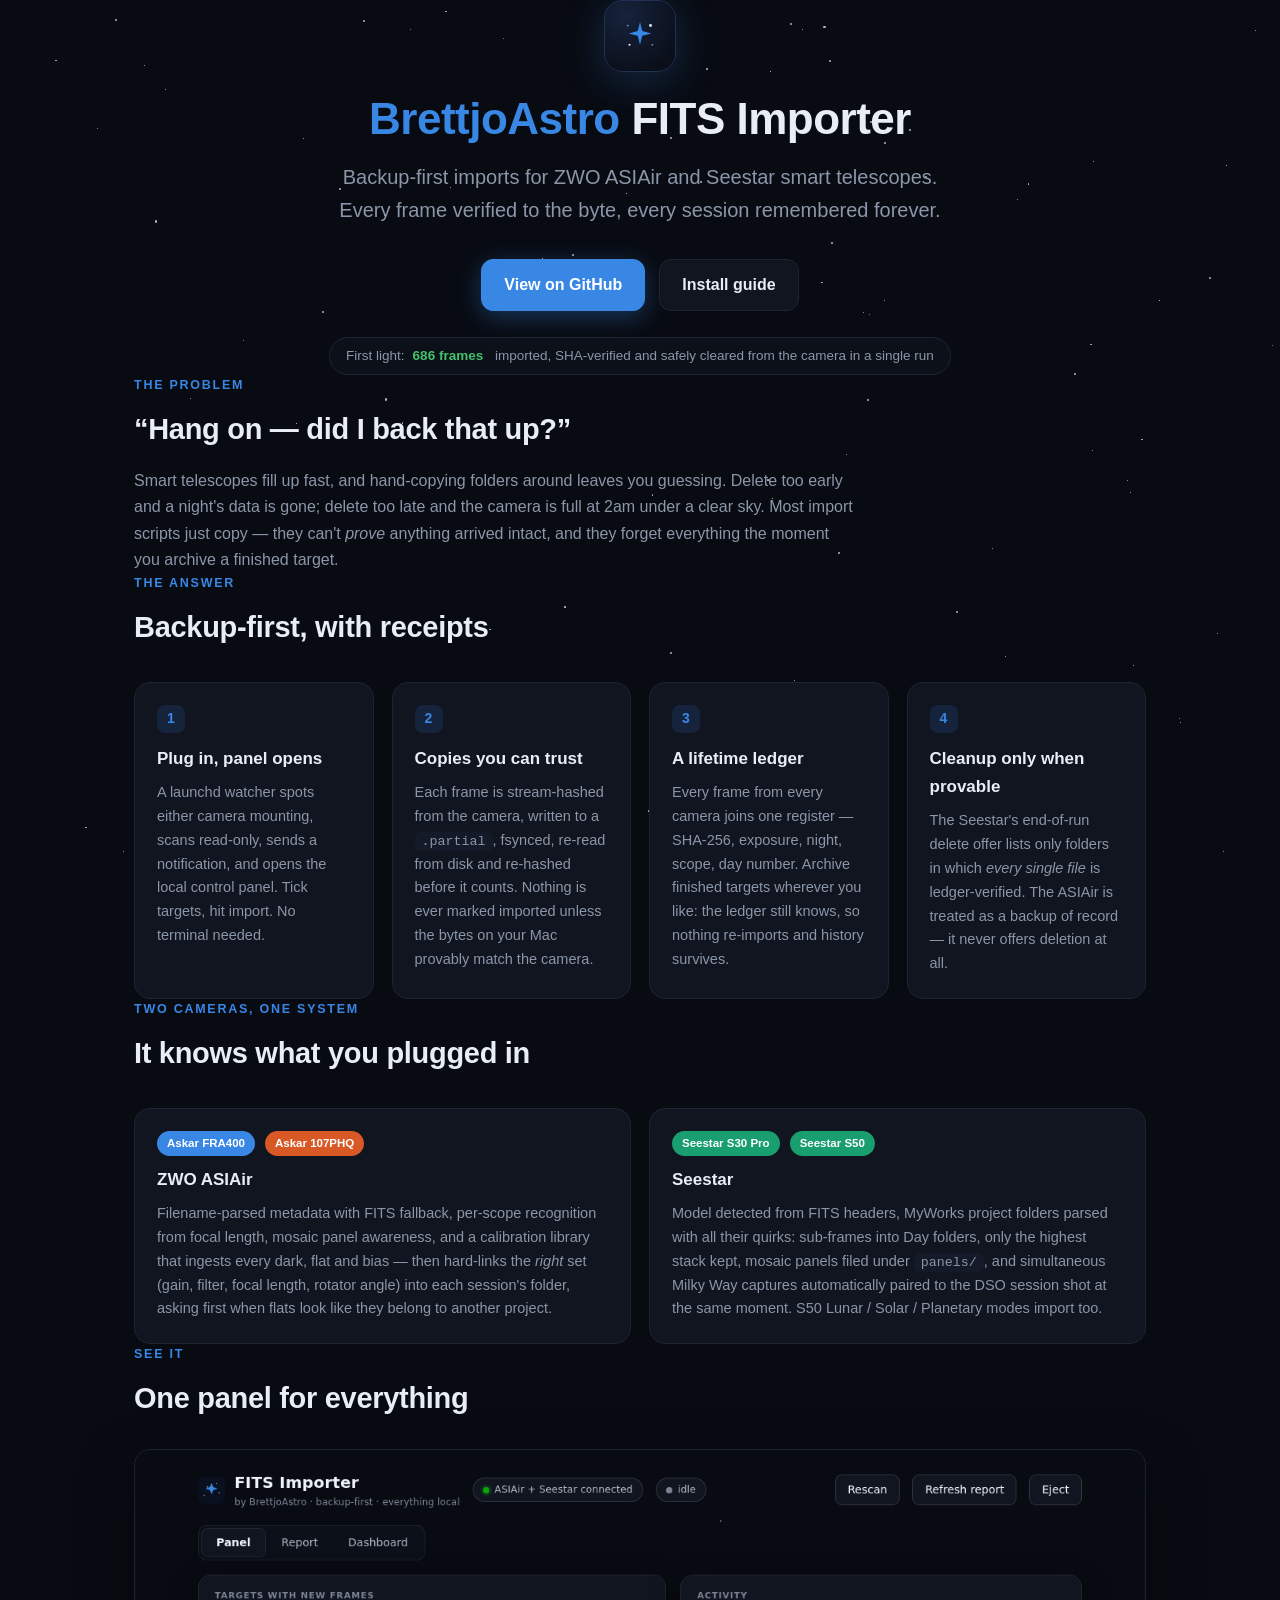
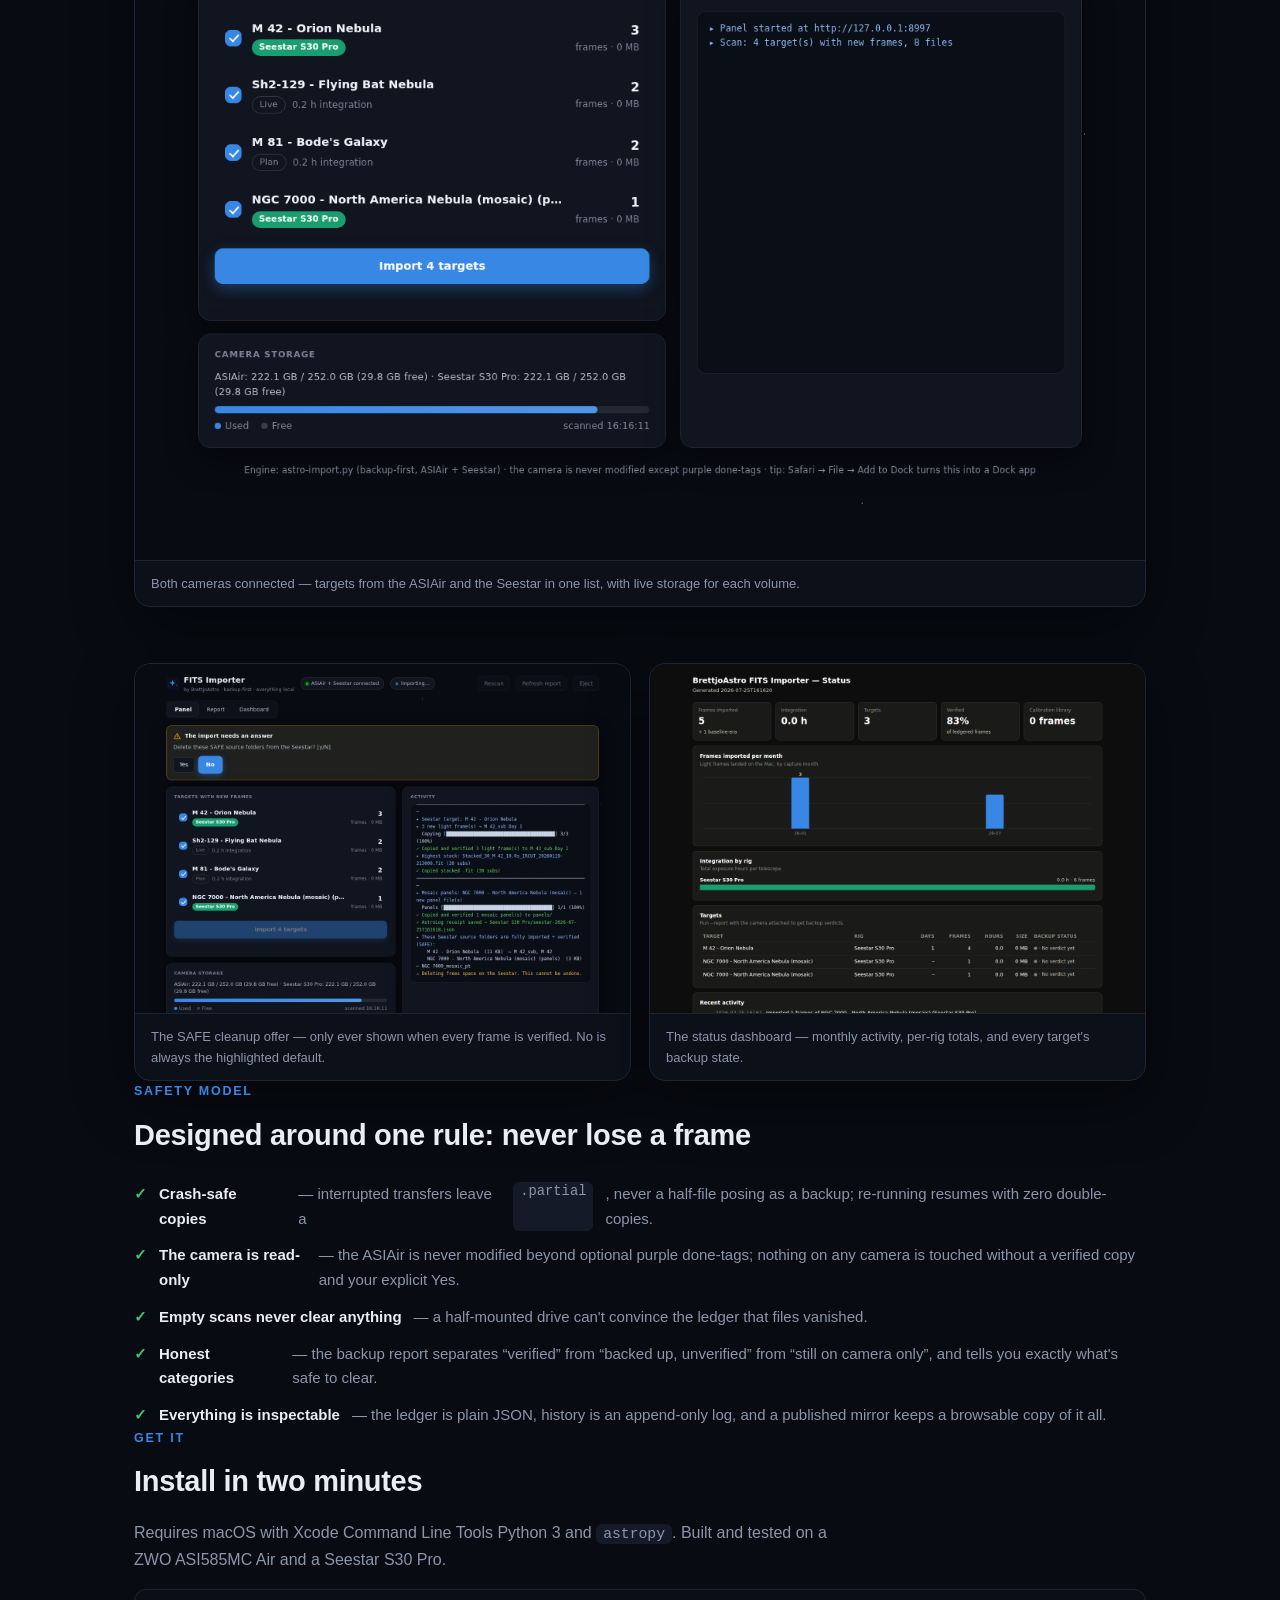
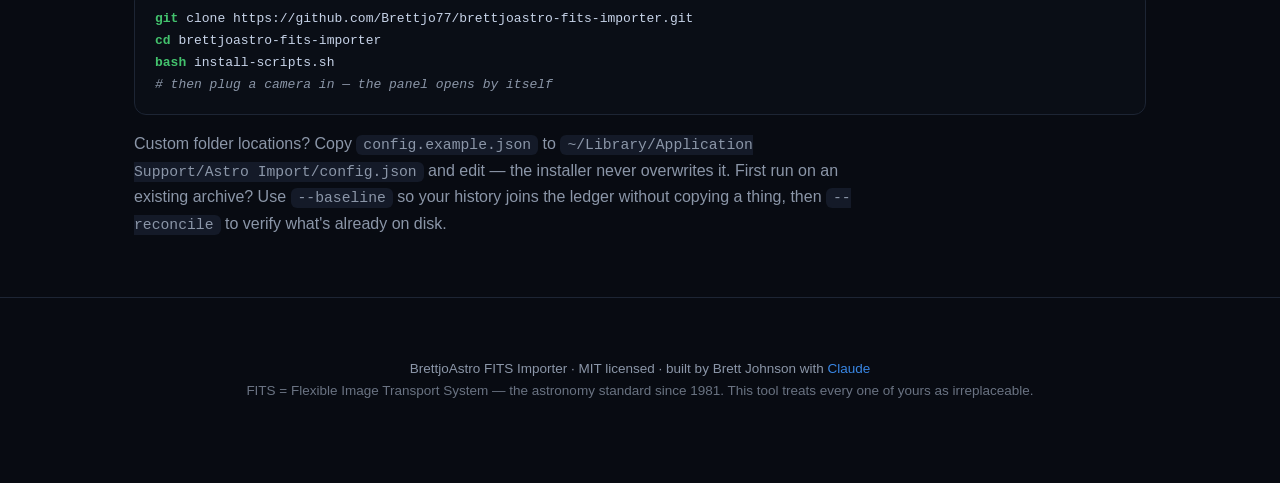
==== docs/index.html @ 72ac7611 "BrettjoAstro FITS Importer 1.0.0 Backup-first FITS imports for ZWO ASIAir and Seestar — every frame " ====
<!DOCTYPE html>
<html lang="en"><head>
<meta charset="utf-8">
<meta name="viewport" content="width=device-width, initial-scale=1">
<title>BrettjoAstro FITS Importer — backup-first imports for ASIAir &amp; Seestar</title>
<meta name="description" content="A backup-first FITS import system for ZWO ASIAir and Seestar smart telescopes. Every frame SHA-256 verified, a lifetime ledger of everything you've shot, and cleanup offers only when it's provably safe.">
<style>
:root{
  color-scheme:dark;
  --page:#080b12; --surface:#10151f; --surface2:#0c1019; --line:#1d2534;
  --ink:#e8edf6; --muted:#8b96a8; --accent:#3987e5; --accent2:#d95926;
  --teal:#199e70; --warn:#e0a83c; --good:#43c26d;
}
*{box-sizing:border-box;margin:0;padding:0}
html{scroll-behavior:smooth}
body{background:var(--page);color:var(--ink);
  font:16px/1.65 -apple-system,BlinkMacSystemFont,"Segoe UI",Inter,Roboto,sans-serif;
  -webkit-font-smoothing:antialiased;overflow-x:hidden}
a{color:var(--accent);text-decoration:none}
a:hover{text-decoration:underline}
.wrap{max-width:1060px;margin:0 auto;padding:0 24px;position:relative;z-index:1}
/* starfield */
#sky{position:fixed;inset:0;pointer-events:none;z-index:0}
#sky i{position:absolute;background:#fff;border-radius:50%;opacity:.7;
  animation:tw 4s ease-in-out infinite}
@keyframes tw{0%,100%{opacity:.15}50%{opacity:.8}}
/* hero */
header{padding:96px 0 64px;text-align:center;position:relative}
.mark{width:72px;height:72px;border-radius:18px;margin:0 auto 22px;display:flex;
  align-items:center;justify-content:center;
  background:radial-gradient(120% 120% at 30% 20%,#16233c 0%,#0a0f1a 70%);
  border:1px solid #223052;box-shadow:0 8px 40px rgba(57,135,229,.25)}
.mark svg{width:42px;height:42px}
h1{font-size:44px;line-height:1.15;letter-spacing:-.5px;font-weight:800}
h1 .brand{color:var(--accent)}
.tag{font-size:20px;color:var(--muted);max-width:640px;margin:16px auto 0}
.ctas{margin-top:32px;display:flex;gap:14px;justify-content:center;flex-wrap:wrap}
.btn{display:inline-block;padding:12px 22px;border-radius:12px;font-weight:600;
  border:1px solid var(--line);background:var(--surface);color:var(--ink)}
.btn:hover{text-decoration:none;border-color:#2c3850}
.btn.primary{background:var(--accent);border-color:var(--accent);color:#fff;
  box-shadow:0 6px 24px rgba(57,135,229,.35)}
.firstlight{margin:26px auto 0;display:inline-flex;gap:8px;align-items:center;
  font-size:13.5px;color:var(--muted);border:1px solid var(--line);
  border-radius:999px;padding:7px 16px;background:var(--surface2)}
.firstlight b{color:var(--good);font-weight:600}
/* sections */
section{padding:54px 0}
.eyebrow{font-size:12.5px;font-weight:700;letter-spacing:.14em;text-transform:uppercase;
  color:var(--accent);margin-bottom:10px}
h2{font-size:29px;letter-spacing:-.3px;margin-bottom:14px}
.lead{color:var(--muted);max-width:720px}
.grid{display:grid;gap:18px;margin-top:30px}
.g2{grid-template-columns:repeat(auto-fit,minmax(320px,1fr))}
.g4{grid-template-columns:repeat(auto-fit,minmax(230px,1fr))}
.card{background:var(--surface);border:1px solid var(--line);border-radius:16px;padding:22px}
.card h3{font-size:17px;margin-bottom:8px}
.card p{font-size:14.5px;color:var(--muted)}
.card .n{display:inline-flex;width:28px;height:28px;border-radius:8px;background:#16233c;
  color:var(--accent);font-weight:700;font-size:14px;align-items:center;justify-content:center;
  margin-bottom:12px}
.chip{display:inline-block;font-size:11.5px;font-weight:600;padding:3px 10px;
  border-radius:999px;color:#fff;margin-right:6px}
.chip.b{background:var(--accent)}.chip.o{background:var(--accent2)}.chip.t{background:var(--teal)}
/* screenshots */
.shot{border:1px solid var(--line);border-radius:16px;overflow:hidden;
  background:var(--surface2);box-shadow:0 20px 60px rgba(0,0,0,.45)}
.shot img{display:block;width:100%;height:auto}
.cap{font-size:13px;color:var(--muted);padding:12px 16px;border-top:1px solid var(--line)}
/* code */
pre{background:#0a0e16;border:1px solid var(--line);border-radius:12px;
  padding:18px 20px;overflow-x:auto;font:13px/1.7 ui-monospace,SFMono-Regular,Menlo,monospace;
  color:#c7d3e8;margin-top:16px}
pre b{color:var(--good);font-weight:600}
code{font:.92em ui-monospace,SFMono-Regular,Menlo,monospace;background:#141a28;
  padding:2px 7px;border-radius:6px}
/* safety list */
.safe{list-style:none;margin-top:22px;display:grid;gap:12px}
.safe li{display:flex;gap:12px;font-size:15px;color:var(--muted)}
.safe li::before{content:"✓";color:var(--good);font-weight:700;flex:0 0 auto}
.safe li b{color:var(--ink);font-weight:600}
footer{padding:60px 0 80px;text-align:center;color:var(--muted);font-size:13.5px;
  border-top:1px solid var(--line);margin-top:60px}
@media (max-width:640px){h1{font-size:32px}.tag{font-size:17px}header{padding:64px 0 44px}}
</style></head>
<body>
<div id="sky"></div>

<header class="wrap">
  <div class="mark">
    <svg viewBox="0 0 48 48" fill="none">
      <path d="M24 8l2.6 10.2L37 21l-10.4 2.8L24 34l-2.6-10.2L11 21l10.4-2.8L24 8z" fill="#3987e5"/>
      <circle cx="36" cy="12" r="1.6" fill="#e8edf6"/><circle cx="12" cy="34" r="1.2" fill="#e8edf6"/>
      <circle cx="38" cy="34" r="1" fill="#8b96a8"/><circle cx="10" cy="12" r="1" fill="#8b96a8"/>
    </svg>
  </div>
  <h1><span class="brand">BrettjoAstro</span> FITS Importer</h1>
  <p class="tag">Backup-first imports for ZWO ASIAir and Seestar smart telescopes.
  Every frame verified to the byte, every session remembered forever.</p>
  <div class="ctas">
    <a class="btn primary" href="https://github.com/Brettjo77/brettjoastro-fits-importer">View on GitHub</a>
    <a class="btn" href="#install">Install guide</a>
  </div>
  <div class="firstlight">First light: <b>686 frames</b>&nbsp;imported, SHA-verified and safely
  cleared from the camera in a single run</div>
</header>

<section class="wrap">
  <div class="eyebrow">The problem</div>
  <h2>“Hang on — did I back that up?”</h2>
  <p class="lead">Smart telescopes fill up fast, and hand-copying folders around leaves you
  guessing. Delete too early and a night's data is gone; delete too late and the camera is full
  at 2am under a clear sky. Most import scripts just copy — they can't <em>prove</em> anything
  arrived intact, and they forget everything the moment you archive a finished target.</p>
</section>

<section class="wrap">
  <div class="eyebrow">The answer</div>
  <h2>Backup-first, with receipts</h2>
  <div class="grid g4">
    <div class="card"><span class="n">1</span>
      <h3>Plug in, panel opens</h3>
      <p>A launchd watcher spots either camera mounting, scans read-only, sends a notification,
      and opens the local control panel. Tick targets, hit import. No terminal needed.</p>
    </div>
    <div class="card"><span class="n">2</span>
      <h3>Copies you can trust</h3>
      <p>Each frame is stream-hashed from the camera, written to a <code>.partial</code>, fsynced,
      re-read from disk and re-hashed before it counts. Nothing is ever marked imported unless
      the bytes on your Mac provably match the camera.</p>
    </div>
    <div class="card"><span class="n">3</span>
      <h3>A lifetime ledger</h3>
      <p>Every frame from every camera joins one register — SHA-256, exposure, night, scope,
      day number. Archive finished targets wherever you like: the ledger still knows, so
      nothing re-imports and history survives.</p>
    </div>
    <div class="card"><span class="n">4</span>
      <h3>Cleanup only when provable</h3>
      <p>The Seestar's end-of-run delete offer lists only folders in which <em>every single
      file</em> is ledger-verified. The ASIAir is treated as a backup of record — it never
      offers deletion at all.</p>
    </div>
  </div>
</section>

<section class="wrap">
  <div class="eyebrow">Two cameras, one system</div>
  <h2>It knows what you plugged in</h2>
  <div class="grid g2">
    <div class="card">
      <p style="margin-bottom:10px"><span class="chip b">Askar FRA400</span>
        <span class="chip o">Askar 107PHQ</span></p>
      <h3>ZWO ASIAir</h3>
      <p>Filename-parsed metadata with FITS fallback, per-scope recognition from focal length,
      mosaic panel awareness, and a calibration library that ingests every dark, flat and bias —
      then hard-links the <em>right</em> set (gain, filter, focal length, rotator angle) into each
      session's folder, asking first when flats look like they belong to another project.</p>
    </div>
    <div class="card">
      <p style="margin-bottom:10px"><span class="chip t">Seestar S30 Pro</span>
        <span class="chip t">Seestar S50</span></p>
      <h3>Seestar</h3>
      <p>Model detected from FITS headers, MyWorks project folders parsed with all their quirks:
      sub-frames into Day folders, only the highest stack kept, mosaic panels filed under
      <code>panels/</code>, and simultaneous Milky Way captures automatically paired to the DSO
      session shot at the same moment. S50 Lunar / Solar / Planetary modes import too.</p>
    </div>
  </div>
</section>

<section class="wrap">
  <div class="eyebrow">See it</div>
  <h2>One panel for everything</h2>
  <div class="grid" style="gap:26px;margin-top:26px">
    <figure class="shot"><img src="img/panel-dark.png" alt="The FITS Importer control panel with both cameras connected">
      <figcaption class="cap">Both cameras connected — targets from the ASIAir and the Seestar in one list, with live storage for each volume.</figcaption></figure>
    <div class="grid g2">
      <figure class="shot"><img src="img/panel-question.png" alt="SAFE cleanup question card">
        <figcaption class="cap">The SAFE cleanup offer — only ever shown when every frame is verified. No is always the highlighted default.</figcaption></figure>
      <figure class="shot"><img src="img/dashboard-dark.png" alt="Status dashboard">
        <figcaption class="cap">The status dashboard — monthly activity, per-rig totals, and every target's backup state.</figcaption></figure>
    </div>
  </div>
</section>

<section class="wrap">
  <div class="eyebrow">Safety model</div>
  <h2>Designed around one rule: never lose a frame</h2>
  <ul class="safe">
    <li><b>Crash-safe copies</b> — interrupted transfers leave a <code>.partial</code>, never a
      half-file posing as a backup; re-running resumes with zero double-copies.</li>
    <li><b>The camera is read-only</b> — the ASIAir is never modified beyond optional purple
      done-tags; nothing on any camera is touched without a verified copy and your explicit Yes.</li>
    <li><b>Empty scans never clear anything</b> — a half-mounted drive can't convince the ledger
      that files vanished.</li>
    <li><b>Honest categories</b> — the backup report separates “verified” from “backed up,
      unverified” from “still on camera only”, and tells you exactly what's safe to clear.</li>
    <li><b>Everything is inspectable</b> — the ledger is plain JSON, history is an append-only
      log, and a published mirror keeps a browsable copy of it all.</li>
  </ul>
</section>

<section class="wrap" id="install">
  <div class="eyebrow">Get it</div>
  <h2>Install in two minutes</h2>
  <p class="lead">Requires macOS with Xcode Command Line Tools Python 3 and
  <code>astropy</code>. Built and tested on a ZWO ASI585MC Air and a Seestar S30 Pro.</p>
<pre><b>git</b> clone https://github.com/Brettjo77/brettjoastro-fits-importer.git
<b>cd</b> brettjoastro-fits-importer
<b>bash</b> install-scripts.sh
<i style="color:#8b96a8"># then plug a camera in — the panel opens by itself</i></pre>
  <p class="lead" style="margin-top:16px">Custom folder locations? Copy
  <code>config.example.json</code> to <code>~/Library/Application Support/Astro
  Import/config.json</code> and edit — the installer never overwrites it. First run on an
  existing archive? Use <code>--baseline</code> so your history joins the ledger without
  copying a thing, then <code>--reconcile</code> to verify what's already on disk.</p>
</section>

<footer>
  <div class="wrap">
    BrettjoAstro FITS Importer · MIT licensed · built by Brett Johnson with
    <a href="https://claude.com/claude-code">Claude</a><br>
    <span style="opacity:.75">FITS = Flexible Image Transport System — the astronomy standard
    since 1981. This tool treats every one of yours as irreplaceable.</span>
  </div>
</footer>

<script>
const sky=document.getElementById('sky');
for(let i=0;i<90;i++){
  const s=document.createElement('i');
  const z=Math.random();
  s.style.width=s.style.height=(z*2+0.5)+'px';
  s.style.left=Math.random()*100+'vw';
  s.style.top=Math.random()*100+'vh';
  s.style.animationDelay=(Math.random()*4)+'s';
  s.style.animationDuration=(3+Math.random()*4)+'s';
  sky.appendChild(s);
}
</script>
</body></html>
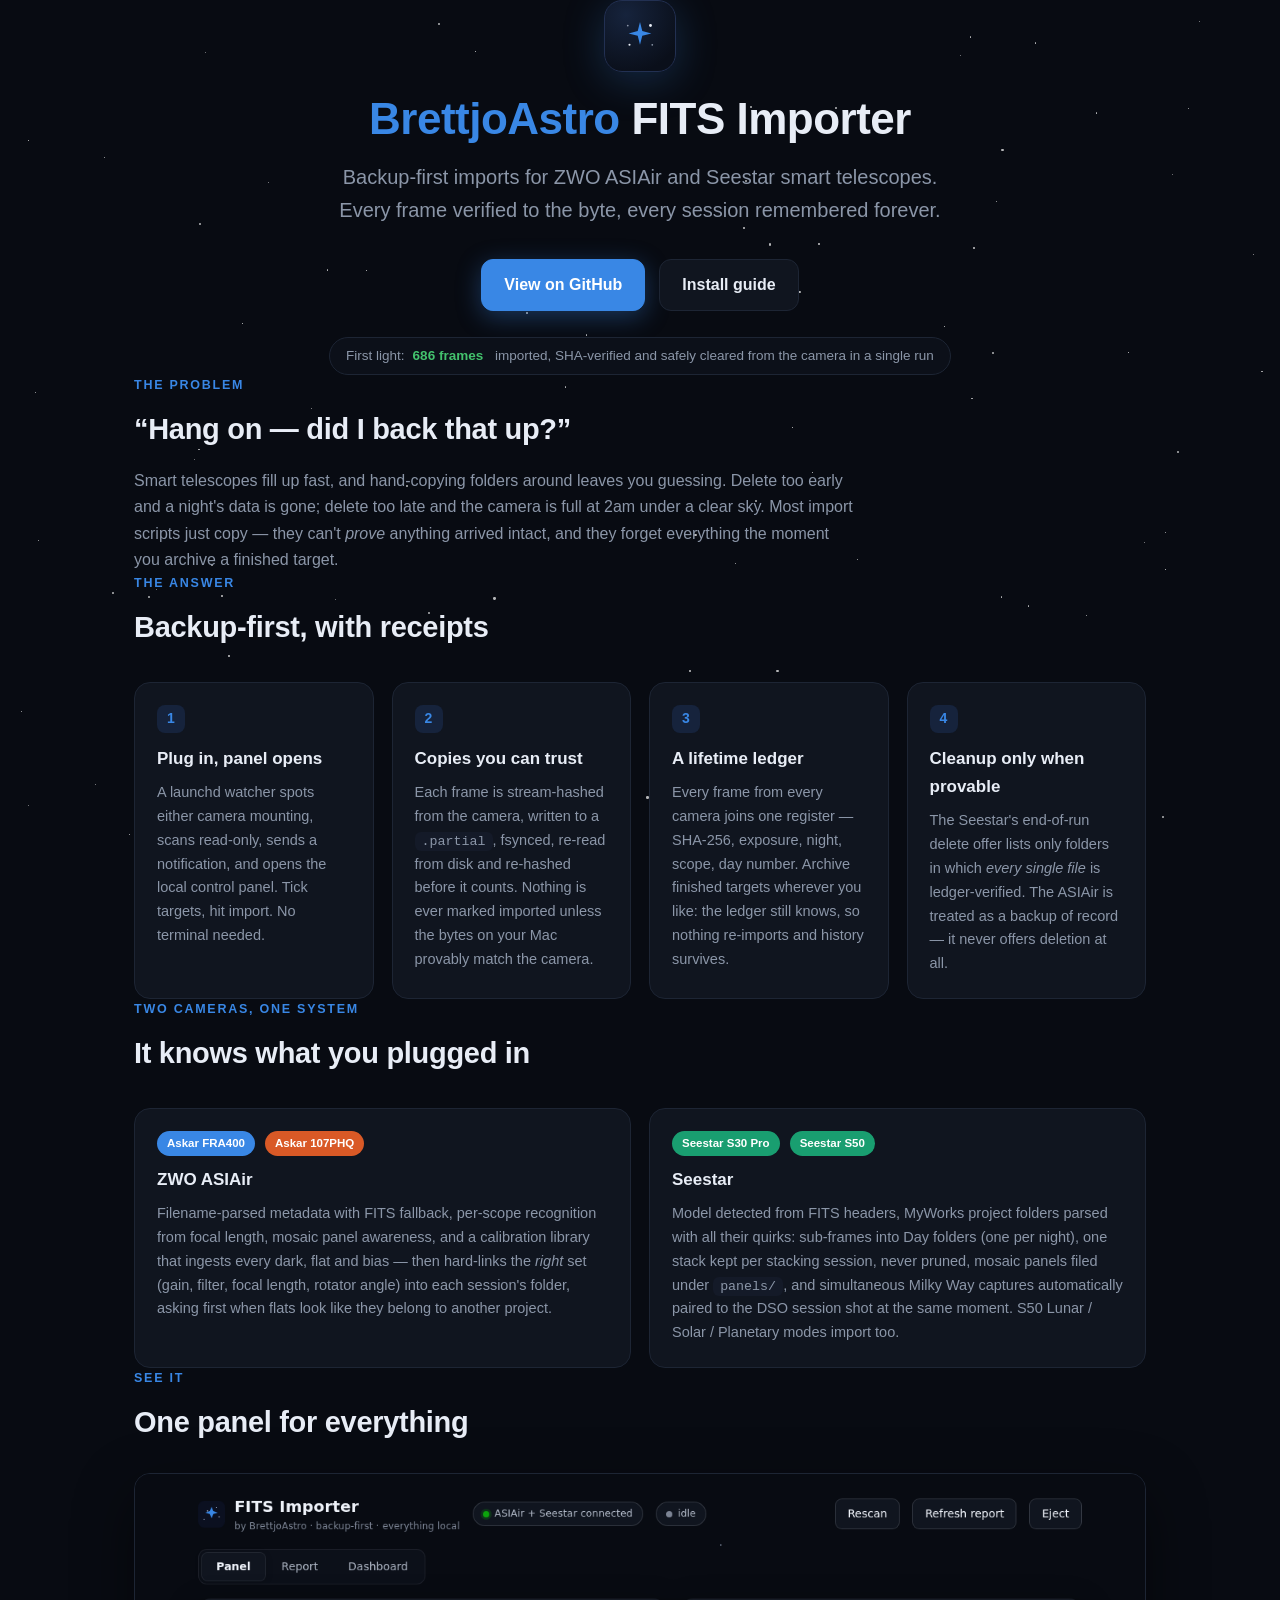
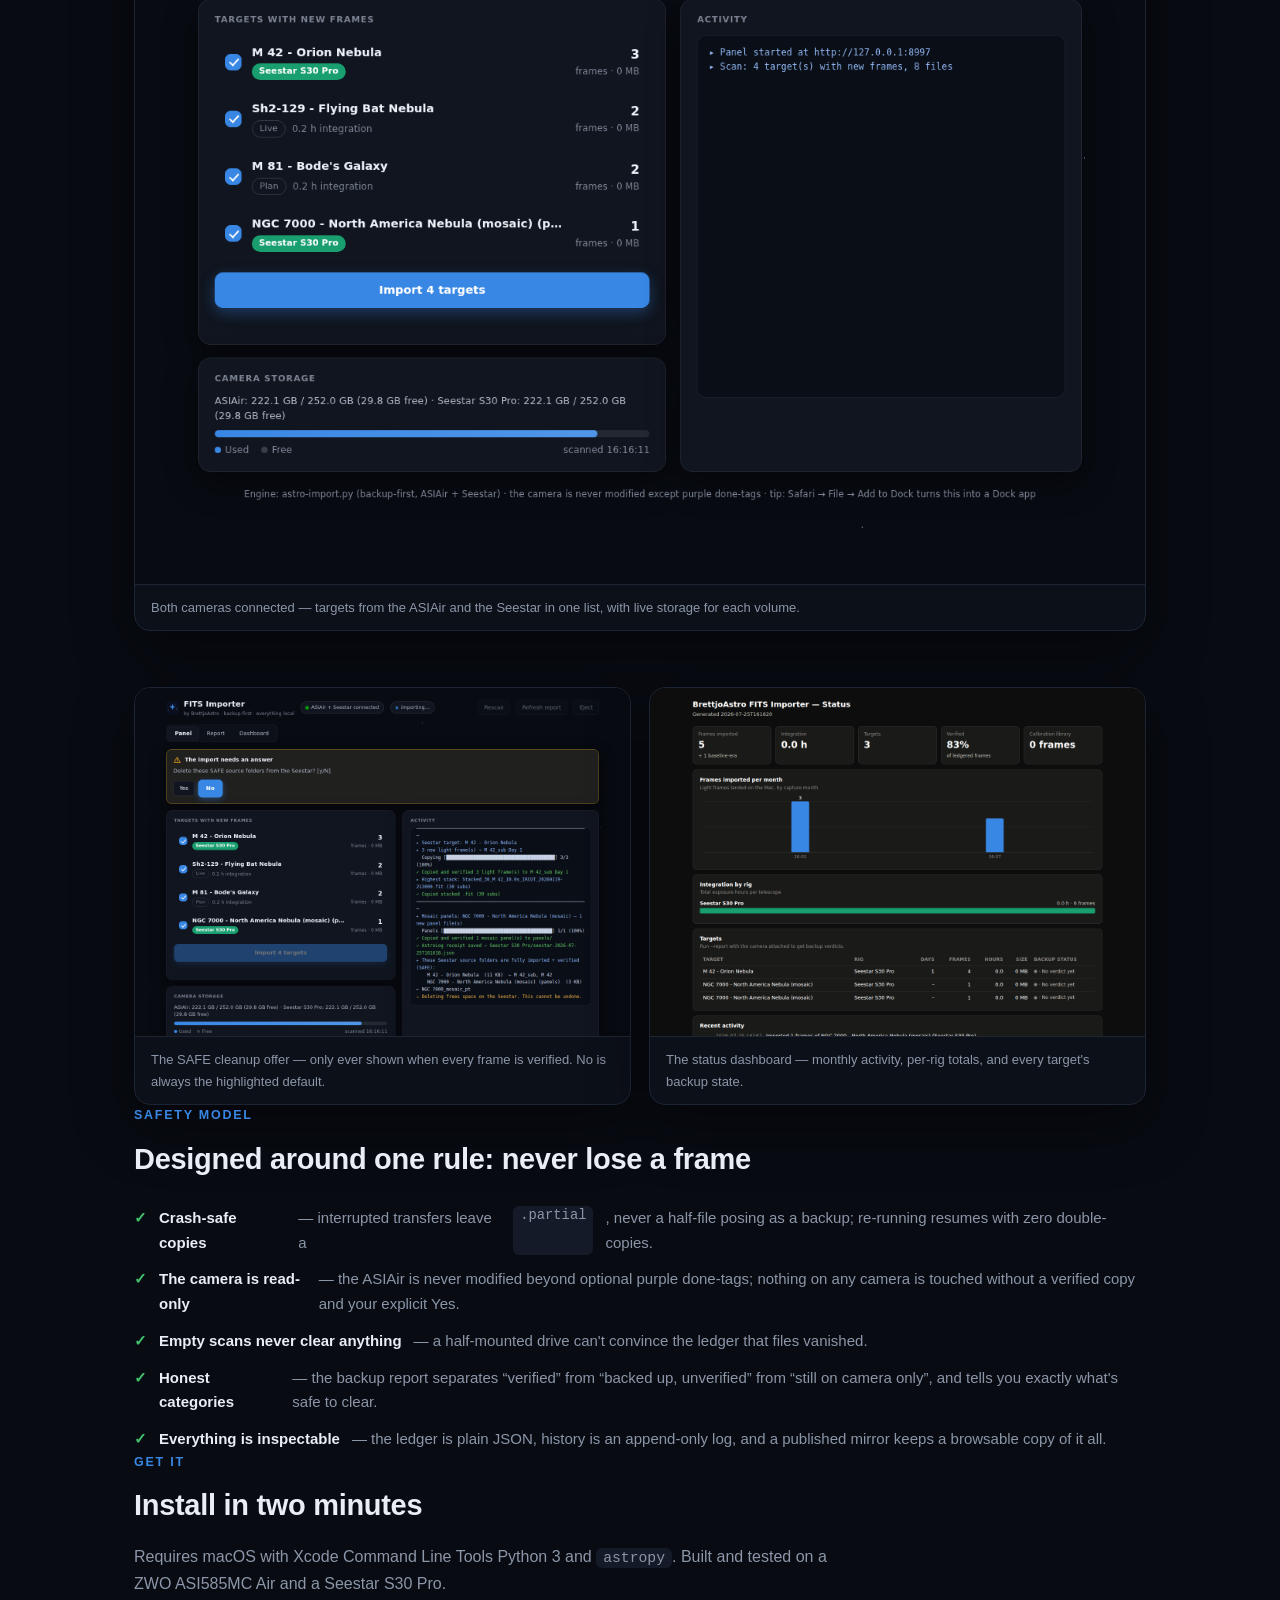
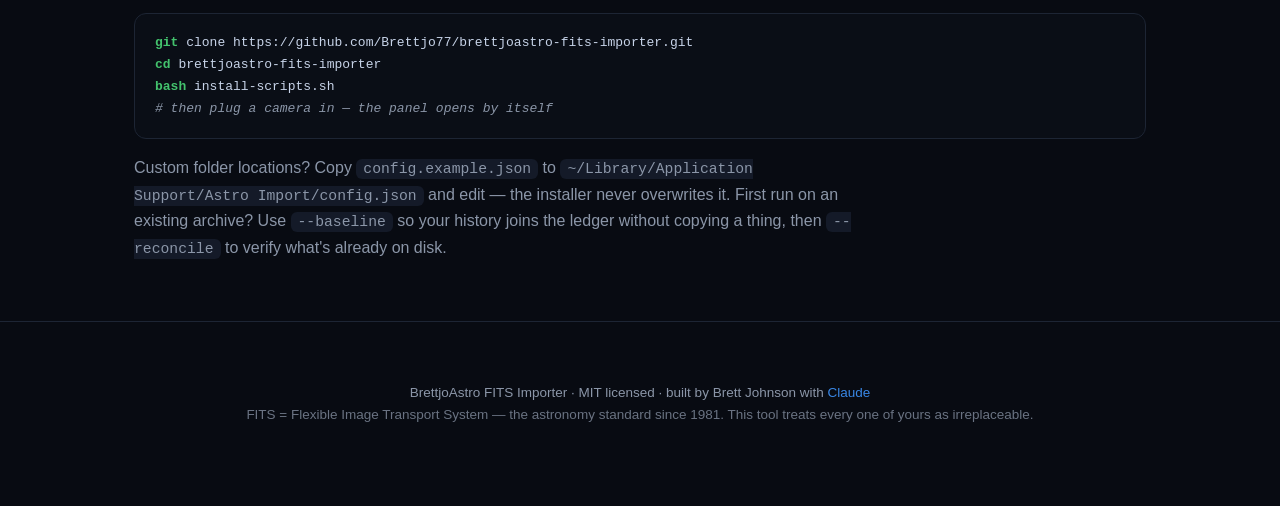
==== commit dda95778: "1.4.3 — website: one stack per stacking session, one Day per night Part 3 of 4." ====
--- a/docs/index.html
+++ b/docs/index.html
@@ -162,7 +162,7 @@
         <span class="chip t">Seestar S50</span></p>
       <h3>Seestar</h3>
       <p>Model detected from FITS headers, MyWorks project folders parsed with all their quirks:
-      sub-frames into Day folders, only the highest stack kept, mosaic panels filed under
+      sub-frames into Day folders (one per night), one stack kept per stacking session, never pruned, mosaic panels filed under
       <code>panels/</code>, and simultaneous Milky Way captures automatically paired to the DSO
       session shot at the same moment. S50 Lunar / Solar / Planetary modes import too.</p>
     </div>
